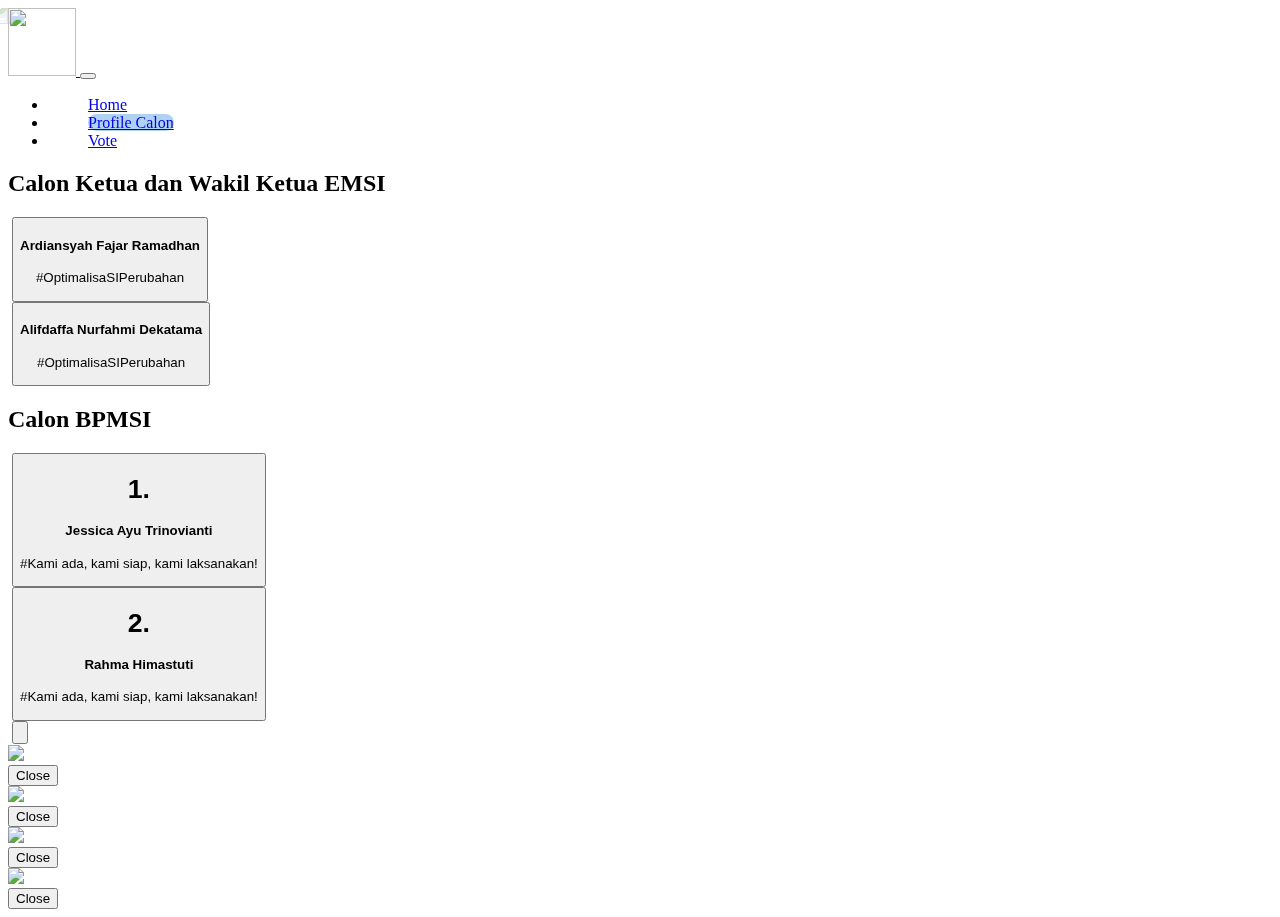
==== profile.html @ 3a06548c "Add files via upload" ====
<!doctype html>
<html lang="en">

<head>
    <!-- Required meta tags -->
    <meta charset="utf-8">
    <meta name="viewport" content="width=device-width, initial-scale=1, shrink-to-fit=no">
    <title>Profile-Pemilwa Sistem Informasi</title>
    <!-- Bootstrap CSS -->
    <!-- <link rel="stylesheet" href="https://cdn.jsdelivr.net/npm/bootstrap@4.6.0/dist/css/bootstrap.min.css" integrity="sha384-B0vP5xmATw1+K9KRQjQERJvTumQW0nPEzvF6L/Z6nronJ3oUOFUFpCjEUQouq2+l" crossorigin="anonymous"> -->
    <link rel="stylesheet" href="assets/vendor/bootstrap/css/bootstrap.min.css">
    <!-- VENDOR CSS -->
    <link rel="stylesheet" href="assets/vendor/font-awesome/css/font-awesome.min.css">
    <link rel="stylesheet" href="assets/vendor/linearicons/style.css">
    <link rel="stylesheet" href="assets/vendor/chartist/css/chartist-custom.css"> 
    <!-- MAIN CSS -->
    <link rel="stylesheet" href="assets/css/home.css">
    <!-- ADD CSS -->
    <link rel="stylesheet" href="assets/css/profile.css">
    <!-- FONTS -->
    <link rel="preconnect" href="https://fonts.gstatic.com">
    <link href="https://fonts.googleapis.com/css2?family=Merriweather:wght@300;400;700;900&family=Roboto:ital,wght@0,300;0,400;0,500;0,700;1,300;1,400&display=swap" rel="stylesheet">
    
</head>

<body>
    <style>
        /*NAVBAR*/
        .container-navbar {
            margin-top: 30px;
            max-width: 81rem;
        }
        .nav-link{
            margin-left: 40px;
            border-radius: 25px;
        }
        .active a {
            background-color: #B0D2F2;
        }
    </style>

    <!-- Bckground -->
    <div class="container-fluid px-0" style="position: fixed; z-index: -1;">
        <img src="assets/img/bg-profile-100op.png" style="max-height: 700px; width: 800px; position: absolute; opacity: 0.3;">
        <img src="assets/img/bg-profile-100op.png" style="max-height: 700px; width: 800px; position: absolute; opacity: 0.3; transform: rotate(180deg); right: 0;">
    </div>

    <!--       navbar          -->
    <nav class="navbar-custom navbar navbar-expand-lg navbar-light">
        <div class="container">
            <a class="navbar-brand" href="#">
                <img src="assets/img/logo 1.png" width="68" height="68" class="d-inline-block align-top" alt="">
            </a>
            <button class="navbar-toggler" type="button" data-toggle="collapse" data-target="#navbarTogglerDemo01" aria-controls="navbarTogglerDemo01" aria-expanded="false" aria-label="Toggle navigation">
                <span class="navbar-toggler-icon"></span>
            </button>
            <div class="collapse navbar-collapse" id="navbarTogglerDemo01">
                <ul class="navbar-nav ml-auto mt-2 mt-sm-0 nav-menu">
                    <li class="nav-item">
                        <a class="nav-link" href="index.html">Home</a>
                    </li>
                    <li class="nav-item active">
                        <a class="nav-link" href="#">Profile Calon</a>
                    </li>
                    <li class="nav-item">
                        <a class="nav-link" href="login.html">Vote</a>
                    </li>
                </ul>
            </div>
        </div>
    </nav>

    <!--      Profile kemsi wakemsi      -->
    <div class="container profileEMSI text-center">
        <h2 class="">Calon Ketua dan Wakil Ketua EMSI</h1>
            <div class="row">
                <div class="grid-calon col-md">                  
                    <img src="assets/img/calon-ardi.png" alt="" class="foto-calon">       
                    <button class="btn btn-profile" data-toggle="modal" data-target="#popup-ardi">
                        <h4>Ardiansyah Fajar Ramadhan</h4>
                        <p>#OptimalisaSIPerubahan</p>
                    </button>
                </div>
                <div class="grid-calon col-md">                   
                    <img src="assets/img/calon-alifdaffa.png" alt="">           
                    <button href="#" class="btn btn-profile" data-toggle="modal" data-target="#popup-aldap">
                        <h4>Alifdaffa Nurfahmi Dekatama</h4>
                        <p>#OptimalisaSIPerubahan</p>
                    </button>
                </div>
            </div>
    </div>


    <!--      Profile BPMSI      -->
    <div class="container profileBPMSI text-center">
        <h2 class="">Calon BPMSI</h1>
            <div class="row">
                <div class="grid-calon col-md">
                    <img src="assets/img/calon-jessica.png" alt="">
                    <button class="btn btn-profile" data-toggle="modal" data-target="#jessica">
                        <div class="row">
                           <div class="col-sm-1"></div>
                            <div class="col-sm-1">
                                <h1>1.</h1>
                            </div>
                            <div class="col-sm-9">
                                <h4>Jessica Ayu Trinovianti</h4>
                            </div>
                        </div>
                        <p class="tagline">#Kami ada, kami siap, kami laksanakan!</p>
                    </button>
                </div>
                <div class="grid-calon col-md-4 col-sm-12">
                    <img src="assets/img/calon-rahma.png" alt="">
                    <button class="btn btn-profile" data-toggle="modal" data-target="#rahma">
                        <div class="row">
                            <div class="col-sm-1"></div>
                            <div class="col-sm-1">
                                <h1>2.</h1>
                            </div>
                            <div class="col-sm-9">
                                <h4>Rahma 
                                Himastuti</h4>
                            </div>
                        </div>
                        <p class="tagline">#Kami ada, kami siap, kami laksanakan!</p>
                    </button>
                </div>
                <div class="grid-calon col-md-4 col-sm-12">
                    <img src="" alt="">
                    <button href="#" class="btn btn-profile">
                        <h4></h4>
                        <p></p>
                    </button>
                </div>
            </div>
    </div>

    <!-- Modal / Pop Up -->
    <!-- Ardi -->
    <div class="modal fade" id="popup-ardi" tabindex="-1" aria-labelledby="exampleModalLabel" aria-hidden="true">
    <div class="modal-dialog modal-dialog-centered modal-lg">
    <div class="modal-content">
      <div class="modal-body text-center">
        <img src="assets/img/pop-up_ardi.png" style="width: 100%; position: relative;">
      </div>
      <div class="modal-footer">
        <button type="button" class="btn btn-secondary" data-dismiss="modal">Close</button>
      </div>
    </div>
    </div>
    </div>
    <!-- Aldap -->
    <div class="modal fade" id="popup-aldap" tabindex="-1" aria-labelledby="exampleModalLabel" aria-hidden="true">
    <div class="modal-dialog modal-dialog-centered modal-lg">
    <div class="modal-content">
      <div class="modal-body text-center">
        <img src="assets/img/pop-up_aldap.png" style="width: 100%; position: relative;">
      </div>
      <div class="modal-footer">
        <button type="button" class="btn btn-secondary" data-dismiss="modal">Close</button>
      </div>
    </div>
    </div>
    </div>
    <!-- Jessica -->
    <div class="modal fade" id="jessica" tabindex="-1" aria-labelledby="exampleModalLabel" aria-hidden="true">
    <div class="modal-dialog modal-dialog-centered modal-lg">
    <div class="modal-content">
      <div class="modal-body text-center">
        <img src="assets/img/pop-up_jessica.png" style="width: 100%; position: relative;">
      </div>
      <div class="modal-footer">
        <button type="button" class="btn btn-secondary" data-dismiss="modal">Close</button>
      </div>
    </div>
    </div>
    </div>
    <!-- Rahma -->
    <div class="modal fade" id="rahma" tabindex="-1" aria-labelledby="exampleModalLabel" aria-hidden="true">
    <div class="modal-dialog modal-dialog-centered modal-lg">
    <div class="modal-content">
      <div class="modal-body text-center">
        <img src="assets/img/pop-up_rahma.png" style="width: 100%; position: relative;">
      </div>
      <div class="modal-footer">
        <button type="button" class="btn btn-secondary" data-dismiss="modal">Close</button>
      </div>
    </div>
    </div>
    </div>

    <!-- Option 1: jQuery and Bootstrap Bundle (includes Popper) -->
    <script src="https://code.jquery.com/jquery-3.5.1.slim.min.js" integrity="sha384-DfXdz2htPH0lsSSs5nCTpuj/zy4C+OGpamoFVy38MVBnE+IbbVYUew+OrCXaRkfj" crossorigin="anonymous"></script>
    <script src="https://cdn.jsdelivr.net/npm/bootstrap@4.6.0/dist/js/bootstrap.bundle.min.js" integrity="sha384-Piv4xVNRyMGpqkS2by6br4gNJ7DXjqk09RmUpJ8jgGtD7zP9yug3goQfGII0yAns" crossorigin="anonymous"></script>
</body>

</html>
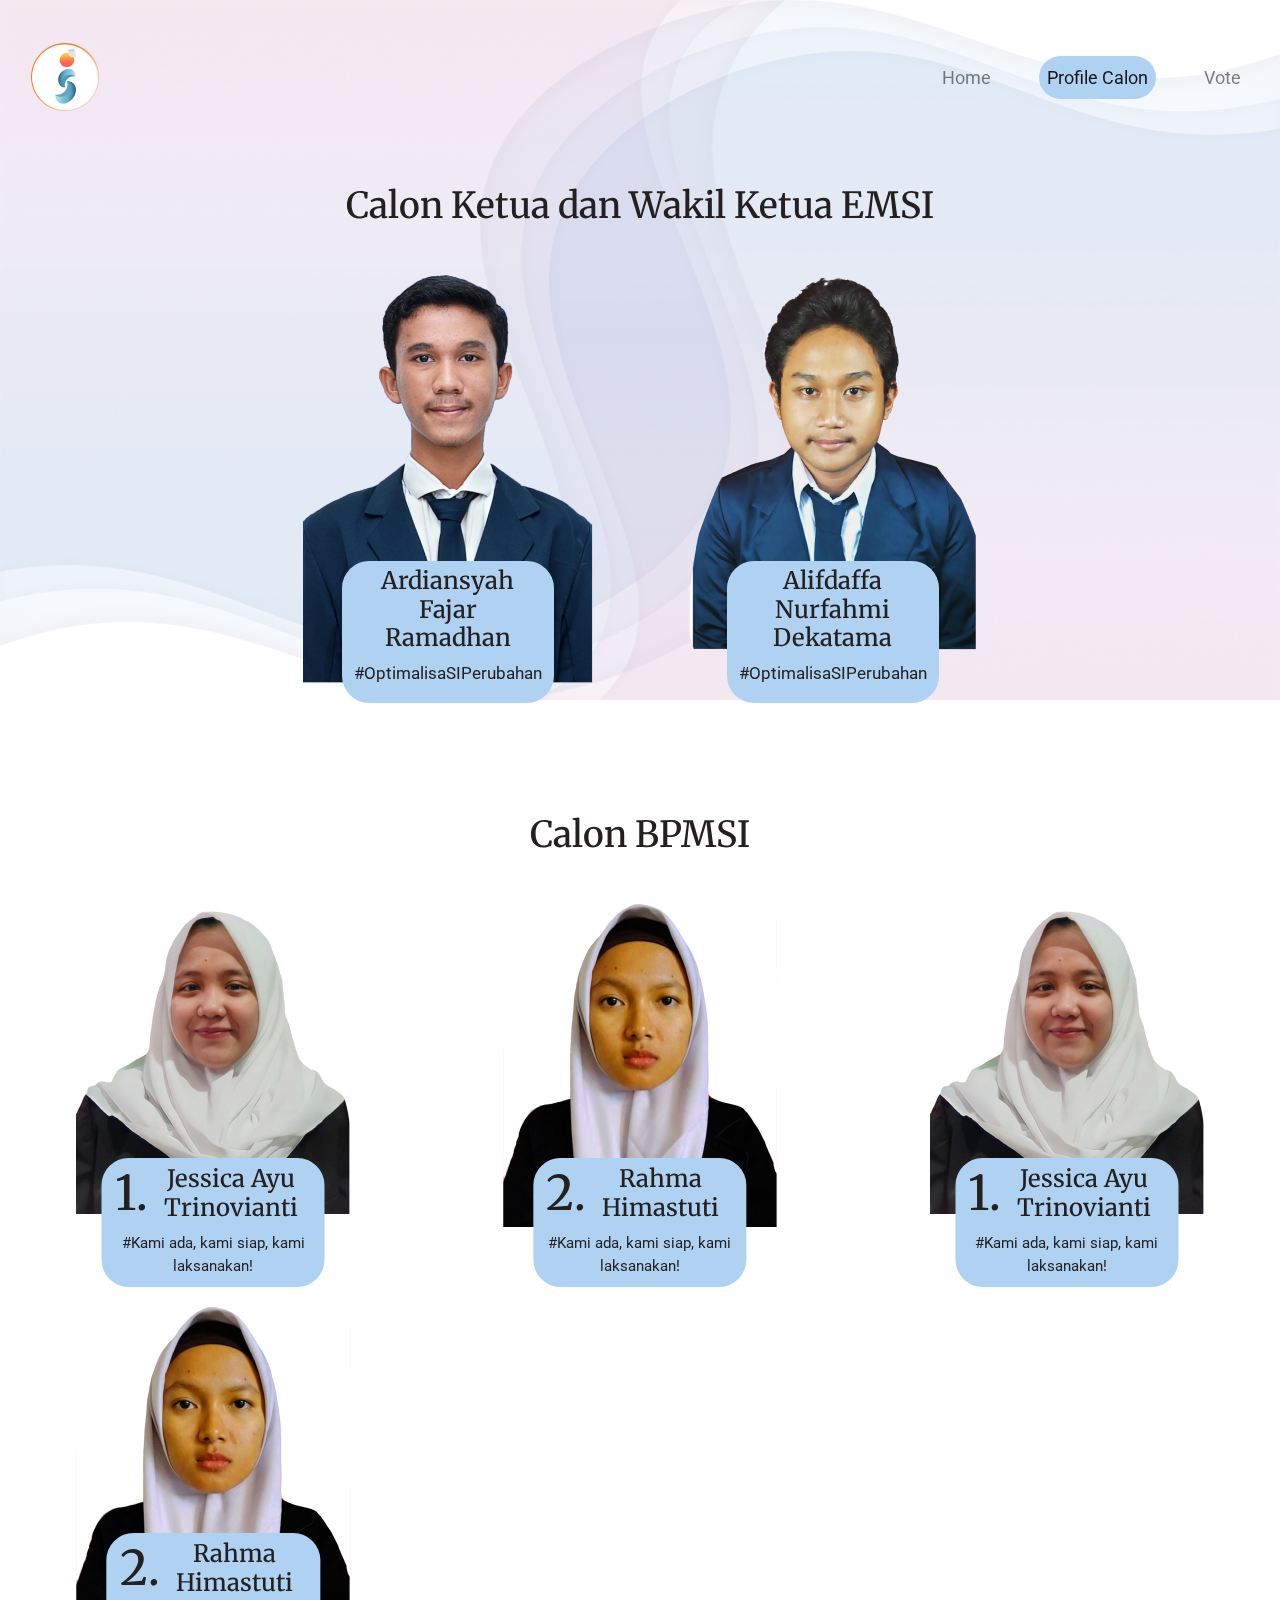
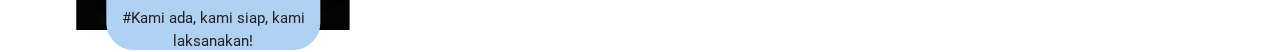
==== commit 52ce626b: "update media query" ====
--- a/profile.html
+++ b/profile.html
@@ -31,16 +31,27 @@
             max-width: 81rem;
         }
         .nav-link{
+            display: inline-block;
             margin-left: 40px;
             border-radius: 25px;
         }
         .active a {
             background-color: #B0D2F2;
         }
+
+        @media only screen and (max-width: 990px){
+        /*navbar*/
+        .navbar-collapse{
+            background-color: #F2EEEE;
+            }
+        .active a {
+            background-color: #B0D2F2;
+            }
+        }
     </style>
 
     <!-- Bckground -->
-    <div class="container-fluid px-0" style="position: fixed; z-index: -1;">
+    <div class="container-fluid bg-profile px-0" style="position: fixed; z-index: -1;">
         <img src="assets/img/bg-profile-100op.png" style="max-height: 700px; width: 800px; position: absolute; opacity: 0.3;">
         <img src="assets/img/bg-profile-100op.png" style="max-height: 700px; width: 800px; position: absolute; opacity: 0.3; transform: rotate(180deg); right: 0;">
     </div>
@@ -74,8 +85,8 @@
     <div class="container profileEMSI text-center">
         <h2 class="">Calon Ketua dan Wakil Ketua EMSI</h1>
             <div class="row">
-                <div class="grid-calon col-md">                  
-                    <img src="assets/img/calon-ardi.png" alt="" class="foto-calon">       
+                <div class="grid-calon col-md">                 
+                    <img src="assets/img/calon-ardi.png" alt="" >       
                     <button class="btn btn-profile" data-toggle="modal" data-target="#popup-ardi">
                         <h4>Ardiansyah Fajar Ramadhan</h4>
                         <p>#OptimalisaSIPerubahan</p>
@@ -96,43 +107,56 @@
     <div class="container profileBPMSI text-center">
         <h2 class="">Calon BPMSI</h1>
             <div class="row">
-                <div class="grid-calon col-md">
+                <div class="grid-calon col-md-6 col-lg-4">
                     <img src="assets/img/calon-jessica.png" alt="">
-                    <button class="btn btn-profile" data-toggle="modal" data-target="#jessica">
-                        <div class="row">
-                           <div class="col-sm-1"></div>
-                            <div class="col-sm-1">
-                                <h1>1.</h1>
-                            </div>
-                            <div class="col-sm-9">
-                                <h4>Jessica Ayu Trinovianti</h4>
-                            </div>
-                        </div>
-                        <p class="tagline">#Kami ada, kami siap, kami laksanakan!</p>
-                    </button>
-                </div>
-                <div class="grid-calon col-md-4 col-sm-12">
+                    <button href="#" class="btn btn-profile">
+                        <table>
+                        <tr>
+                            <th><h1>1.</h1></th>
+                            <th><h4>Jessica Ayu Trinovianti</h4></th>
+                        </tr>                
+                        </table>
+                        <p class="tagline">#Kami ada, kami siap, kami laksanakan!</p>
+                    </button>
+                </div>
+                <div class="grid-calon col-md-6 col-lg-4">
                     <img src="assets/img/calon-rahma.png" alt="">
-                    <button class="btn btn-profile" data-toggle="modal" data-target="#rahma">
-                        <div class="row">
-                            <div class="col-sm-1"></div>
-                            <div class="col-sm-1">
-                                <h1>2.</h1>
-                            </div>
-                            <div class="col-sm-9">
-                                <h4>Rahma 
-                                Himastuti</h4>
-                            </div>
-                        </div>
-                        <p class="tagline">#Kami ada, kami siap, kami laksanakan!</p>
-                    </button>
-                </div>
-                <div class="grid-calon col-md-4 col-sm-12">
-                    <img src="" alt="">
                     <button href="#" class="btn btn-profile">
-                        <h4></h4>
-                        <p></p>
-                    </button>
+                        <table>
+                            <tr>
+                                <th><h1>2.</h1></th>
+                                <th><h4>Rahma 
+                                    Himastuti</h4></th>
+                            </tr>                
+                        </table>
+                        <p class="tagline">#Kami ada, kami siap, kami laksanakan!</p>
+                    </button>
+                </div>
+                <div class="grid-calon col-md-6 col-lg-4">
+                    <img src="assets/img/calon-jessica.png" alt="">
+                    <button href="#" class="btn btn-profile" data-toggle="modal" data-target="#jessica">
+                        <table>
+                        <tr>
+                            <th><h1>1.</h1></th>
+                            <th><h4>Jessica Ayu Trinovianti</h4></th>
+                        </tr>                
+                        </table>
+                        <p class="tagline">#Kami ada, kami siap, kami laksanakan!</p>
+                    </button>
+                </div>
+                <div class="grid-calon col-md-6 col-lg-4">
+                    <img src="assets/img/calon-rahma.png" alt="">
+                    <button href="#" class="btn btn-profile" data-toggle="modal" data-target="#rahma">
+                        <table>
+                            <tr>
+                                <th><h1>2.</h1></th>
+                                <th><h4>Rahma 
+                                    Himastuti</h4></th>
+                            </tr>                
+                        </table>
+                        <p class="tagline">#Kami ada, kami siap, kami laksanakan!</p>
+                    </button>
+                </div>
                 </div>
             </div>
     </div>
@@ -144,6 +168,19 @@
     <div class="modal-content">
       <div class="modal-body text-center">
         <img src="assets/img/pop-up_ardi.png" style="width: 100%; position: relative;">
+      </div>
+      <div class="modal-footer">
+        <button type="button" class="btn btn-secondary" data-dismiss="modal">Close</button>
+      </div>
+    </div>
+    </div>
+    </div>
+    <!-- Aldap -->
+    <div class="modal fade" id="popup-aldap" tabindex="-1" aria-labelledby="exampleModalLabel" aria-hidden="true">
+    <div class="modal-dialog modal-dialog-centered modal-lg">
+    <div class="modal-content">
+      <div class="modal-body text-center">
+        <img src="assets/img/pop-up_aldap.png" style="width: 100%; position: relative;">
       </div>
       <div class="modal-footer">
         <button type="button" class="btn btn-secondary" data-dismiss="modal">Close</button>
--- a/assets/vendor/linearicons/style.css
+++ b/assets/vendor/linearicons/style.css
@@ -0,0 +1,536 @@
+@font-face {
+	font-family: 'Linearicons-Free';
+	src:url('fonts/Linearicons-Free.eot?w118d');
+	src:url('fonts/Linearicons-Free.eot?#iefixw118d') format('embedded-opentype'),
+		url('fonts/Linearicons-Free.woff2?w118d') format('woff2'),
+		url('fonts/Linearicons-Free.woff?w118d') format('woff'),
+		url('fonts/Linearicons-Free.ttf?w118d') format('truetype'),
+		url('fonts/Linearicons-Free.svg?w118d#Linearicons-Free') format('svg');
+	font-weight: normal;
+	font-style: normal;
+}
+
+.lnr {
+	font-family: 'Linearicons-Free';
+	speak: none;
+	font-style: normal;
+	font-weight: normal;
+	font-variant: normal;
+	text-transform: none;
+	line-height: 1;
+
+	/* Better Font Rendering =========== */
+	-webkit-font-smoothing: antialiased;
+	-moz-osx-font-smoothing: grayscale;
+}
+
+.lnr-home:before {
+	content: "\e800";
+}
+.lnr-apartment:before {
+	content: "\e801";
+}
+.lnr-pencil:before {
+	content: "\e802";
+}
+.lnr-magic-wand:before {
+	content: "\e803";
+}
+.lnr-drop:before {
+	content: "\e804";
+}
+.lnr-lighter:before {
+	content: "\e805";
+}
+.lnr-poop:before {
+	content: "\e806";
+}
+.lnr-sun:before {
+	content: "\e807";
+}
+.lnr-moon:before {
+	content: "\e808";
+}
+.lnr-cloud:before {
+	content: "\e809";
+}
+.lnr-cloud-upload:before {
+	content: "\e80a";
+}
+.lnr-cloud-download:before {
+	content: "\e80b";
+}
+.lnr-cloud-sync:before {
+	content: "\e80c";
+}
+.lnr-cloud-check:before {
+	content: "\e80d";
+}
+.lnr-database:before {
+	content: "\e80e";
+}
+.lnr-lock:before {
+	content: "\e80f";
+}
+.lnr-cog:before {
+	content: "\e810";
+}
+.lnr-trash:before {
+	content: "\e811";
+}
+.lnr-dice:before {
+	content: "\e812";
+}
+.lnr-heart:before {
+	content: "\e813";
+}
+.lnr-star:before {
+	content: "\e814";
+}
+.lnr-star-half:before {
+	content: "\e815";
+}
+.lnr-star-empty:before {
+	content: "\e816";
+}
+.lnr-flag:before {
+	content: "\e817";
+}
+.lnr-envelope:before {
+	content: "\e818";
+}
+.lnr-paperclip:before {
+	content: "\e819";
+}
+.lnr-inbox:before {
+	content: "\e81a";
+}
+.lnr-eye:before {
+	content: "\e81b";
+}
+.lnr-printer:before {
+	content: "\e81c";
+}
+.lnr-file-empty:before {
+	content: "\e81d";
+}
+.lnr-file-add:before {
+	content: "\e81e";
+}
+.lnr-enter:before {
+	content: "\e81f";
+}
+.lnr-exit:before {
+	content: "\e820";
+}
+.lnr-graduation-hat:before {
+	content: "\e821";
+}
+.lnr-license:before {
+	content: "\e822";
+}
+.lnr-music-note:before {
+	content: "\e823";
+}
+.lnr-film-play:before {
+	content: "\e824";
+}
+.lnr-camera-video:before {
+	content: "\e825";
+}
+.lnr-camera:before {
+	content: "\e826";
+}
+.lnr-picture:before {
+	content: "\e827";
+}
+.lnr-book:before {
+	content: "\e828";
+}
+.lnr-bookmark:before {
+	content: "\e829";
+}
+.lnr-user:before {
+	content: "\e82a";
+}
+.lnr-users:before {
+	content: "\e82b";
+}
+.lnr-shirt:before {
+	content: "\e82c";
+}
+.lnr-store:before {
+	content: "\e82d";
+}
+.lnr-cart:before {
+	content: "\e82e";
+}
+.lnr-tag:before {
+	content: "\e82f";
+}
+.lnr-phone-handset:before {
+	content: "\e830";
+}
+.lnr-phone:before {
+	content: "\e831";
+}
+.lnr-pushpin:before {
+	content: "\e832";
+}
+.lnr-map-marker:before {
+	content: "\e833";
+}
+.lnr-map:before {
+	content: "\e834";
+}
+.lnr-location:before {
+	content: "\e835";
+}
+.lnr-calendar-full:before {
+	content: "\e836";
+}
+.lnr-keyboard:before {
+	content: "\e837";
+}
+.lnr-spell-check:before {
+	content: "\e838";
+}
+.lnr-screen:before {
+	content: "\e839";
+}
+.lnr-smartphone:before {
+	content: "\e83a";
+}
+.lnr-tablet:before {
+	content: "\e83b";
+}
+.lnr-laptop:before {
+	content: "\e83c";
+}
+.lnr-laptop-phone:before {
+	content: "\e83d";
+}
+.lnr-power-switch:before {
+	content: "\e83e";
+}
+.lnr-bubble:before {
+	content: "\e83f";
+}
+.lnr-heart-pulse:before {
+	content: "\e840";
+}
+.lnr-construction:before {
+	content: "\e841";
+}
+.lnr-pie-chart:before {
+	content: "\e842";
+}
+.lnr-chart-bars:before {
+	content: "\e843";
+}
+.lnr-gift:before {
+	content: "\e844";
+}
+.lnr-diamond:before {
+	content: "\e845";
+}
+.lnr-linearicons:before {
+	content: "\e846";
+}
+.lnr-dinner:before {
+	content: "\e847";
+}
+.lnr-coffee-cup:before {
+	content: "\e848";
+}
+.lnr-leaf:before {
+	content: "\e849";
+}
+.lnr-paw:before {
+	content: "\e84a";
+}
+.lnr-rocket:before {
+	content: "\e84b";
+}
+.lnr-briefcase:before {
+	content: "\e84c";
+}
+.lnr-bus:before {
+	content: "\e84d";
+}
+.lnr-car:before {
+	content: "\e84e";
+}
+.lnr-train:before {
+	content: "\e84f";
+}
+.lnr-bicycle:before {
+	content: "\e850";
+}
+.lnr-wheelchair:before {
+	content: "\e851";
+}
+.lnr-select:before {
+	content: "\e852";
+}
+.lnr-earth:before {
+	content: "\e853";
+}
+.lnr-smile:before {
+	content: "\e854";
+}
+.lnr-sad:before {
+	content: "\e855";
+}
+.lnr-neutral:before {
+	content: "\e856";
+}
+.lnr-mustache:before {
+	content: "\e857";
+}
+.lnr-alarm:before {
+	content: "\e858";
+}
+.lnr-bullhorn:before {
+	content: "\e859";
+}
+.lnr-volume-high:before {
+	content: "\e85a";
+}
+.lnr-volume-medium:before {
+	content: "\e85b";
+}
+.lnr-volume-low:before {
+	content: "\e85c";
+}
+.lnr-volume:before {
+	content: "\e85d";
+}
+.lnr-mic:before {
+	content: "\e85e";
+}
+.lnr-hourglass:before {
+	content: "\e85f";
+}
+.lnr-undo:before {
+	content: "\e860";
+}
+.lnr-redo:before {
+	content: "\e861";
+}
+.lnr-sync:before {
+	content: "\e862";
+}
+.lnr-history:before {
+	content: "\e863";
+}
+.lnr-clock:before {
+	content: "\e864";
+}
+.lnr-download:before {
+	content: "\e865";
+}
+.lnr-upload:before {
+	content: "\e866";
+}
+.lnr-enter-down:before {
+	content: "\e867";
+}
+.lnr-exit-up:before {
+	content: "\e868";
+}
+.lnr-bug:before {
+	content: "\e869";
+}
+.lnr-code:before {
+	content: "\e86a";
+}
+.lnr-link:before {
+	content: "\e86b";
+}
+.lnr-unlink:before {
+	content: "\e86c";
+}
+.lnr-thumbs-up:before {
+	content: "\e86d";
+}
+.lnr-thumbs-down:before {
+	content: "\e86e";
+}
+.lnr-magnifier:before {
+	content: "\e86f";
+}
+.lnr-cross:before {
+	content: "\e870";
+}
+.lnr-menu:before {
+	content: "\e871";
+}
+.lnr-list:before {
+	content: "\e872";
+}
+.lnr-chevron-up:before {
+	content: "\e873";
+}
+.lnr-chevron-down:before {
+	content: "\e874";
+}
+.lnr-chevron-left:before {
+	content: "\e875";
+}
+.lnr-chevron-right:before {
+	content: "\e876";
+}
+.lnr-arrow-up:before {
+	content: "\e877";
+}
+.lnr-arrow-down:before {
+	content: "\e878";
+}
+.lnr-arrow-left:before {
+	content: "\e879";
+}
+.lnr-arrow-right:before {
+	content: "\e87a";
+}
+.lnr-move:before {
+	content: "\e87b";
+}
+.lnr-warning:before {
+	content: "\e87c";
+}
+.lnr-question-circle:before {
+	content: "\e87d";
+}
+.lnr-menu-circle:before {
+	content: "\e87e";
+}
+.lnr-checkmark-circle:before {
+	content: "\e87f";
+}
+.lnr-cross-circle:before {
+	content: "\e880";
+}
+.lnr-plus-circle:before {
+	content: "\e881";
+}
+.lnr-circle-minus:before {
+	content: "\e882";
+}
+.lnr-arrow-up-circle:before {
+	content: "\e883";
+}
+.lnr-arrow-down-circle:before {
+	content: "\e884";
+}
+.lnr-arrow-left-circle:before {
+	content: "\e885";
+}
+.lnr-arrow-right-circle:before {
+	content: "\e886";
+}
+.lnr-chevron-up-circle:before {
+	content: "\e887";
+}
+.lnr-chevron-down-circle:before {
+	content: "\e888";
+}
+.lnr-chevron-left-circle:before {
+	content: "\e889";
+}
+.lnr-chevron-right-circle:before {
+	content: "\e88a";
+}
+.lnr-crop:before {
+	content: "\e88b";
+}
+.lnr-frame-expand:before {
+	content: "\e88c";
+}
+.lnr-frame-contract:before {
+	content: "\e88d";
+}
+.lnr-layers:before {
+	content: "\e88e";
+}
+.lnr-funnel:before {
+	content: "\e88f";
+}
+.lnr-text-format:before {
+	content: "\e890";
+}
+.lnr-text-format-remove:before {
+	content: "\e891";
+}
+.lnr-text-size:before {
+	content: "\e892";
+}
+.lnr-bold:before {
+	content: "\e893";
+}
+.lnr-italic:before {
+	content: "\e894";
+}
+.lnr-underline:before {
+	content: "\e895";
+}
+.lnr-strikethrough:before {
+	content: "\e896";
+}
+.lnr-highlight:before {
+	content: "\e897";
+}
+.lnr-text-align-left:before {
+	content: "\e898";
+}
+.lnr-text-align-center:before {
+	content: "\e899";
+}
+.lnr-text-align-right:before {
+	content: "\e89a";
+}
+.lnr-text-align-justify:before {
+	content: "\e89b";
+}
+.lnr-line-spacing:before {
+	content: "\e89c";
+}
+.lnr-indent-increase:before {
+	content: "\e89d";
+}
+.lnr-indent-decrease:before {
+	content: "\e89e";
+}
+.lnr-pilcrow:before {
+	content: "\e89f";
+}
+.lnr-direction-ltr:before {
+	content: "\e8a0";
+}
+.lnr-direction-rtl:before {
+	content: "\e8a1";
+}
+.lnr-page-break:before {
+	content: "\e8a2";
+}
+.lnr-sort-alpha-asc:before {
+	content: "\e8a3";
+}
+.lnr-sort-amount-asc:before {
+	content: "\e8a4";
+}
+.lnr-hand:before {
+	content: "\e8a5";
+}
+.lnr-pointer-up:before {
+	content: "\e8a6";
+}
+.lnr-pointer-right:before {
+	content: "\e8a7";
+}
+.lnr-pointer-down:before {
+	content: "\e8a8";
+}
+.lnr-pointer-left:before {
+	content: "\e8a9";
+}
--- a/assets/vendor/chartist/css/chartist-custom.css
+++ b/assets/vendor/chartist/css/chartist-custom.css
@@ -0,0 +1,615 @@
+.ct-label {
+  fill: #676a6d;
+  color: #676a6d;
+  font-size: 1.2rem;
+  line-height: 1; }
+
+.ct-chart-line .ct-label,
+.ct-chart-bar .ct-label {
+  display: block;
+  display: -webkit-box;
+  display: -moz-box;
+  display: -ms-flexbox;
+  display: -webkit-flex;
+  display: flex; }
+
+.ct-chart-pie .ct-label,
+.ct-chart-donut .ct-label {
+  dominant-baseline: central; }
+
+.ct-label.ct-horizontal.ct-start {
+  -webkit-box-align: flex-end;
+  -webkit-align-items: flex-end;
+  -ms-flex-align: flex-end;
+  align-items: flex-end;
+  -webkit-box-pack: flex-start;
+  -webkit-justify-content: flex-start;
+  -ms-flex-pack: flex-start;
+  justify-content: flex-start;
+  text-align: left;
+  text-anchor: start; }
+
+.ct-label.ct-horizontal.ct-end {
+  -webkit-box-align: flex-start;
+  -webkit-align-items: flex-start;
+  -ms-flex-align: flex-start;
+  align-items: flex-start;
+  -webkit-box-pack: flex-start;
+  -webkit-justify-content: flex-start;
+  -ms-flex-pack: flex-start;
+  justify-content: flex-start;
+  text-align: left;
+  text-anchor: start; }
+
+.ct-label.ct-vertical.ct-start {
+  -webkit-box-align: flex-end;
+  -webkit-align-items: flex-end;
+  -ms-flex-align: flex-end;
+  align-items: flex-end;
+  -webkit-box-pack: flex-end;
+  -webkit-justify-content: flex-end;
+  -ms-flex-pack: flex-end;
+  justify-content: flex-end;
+  text-align: right;
+  text-anchor: end; }
+
+.ct-label.ct-vertical.ct-end {
+  -webkit-box-align: flex-end;
+  -webkit-align-items: flex-end;
+  -ms-flex-align: flex-end;
+  align-items: flex-end;
+  -webkit-box-pack: flex-start;
+  -webkit-justify-content: flex-start;
+  -ms-flex-pack: flex-start;
+  justify-content: flex-start;
+  text-align: left;
+  text-anchor: start; }
+
+.ct-chart-bar .ct-label.ct-horizontal.ct-start {
+  -webkit-box-align: flex-end;
+  -webkit-align-items: flex-end;
+  -ms-flex-align: flex-end;
+  align-items: flex-end;
+  -webkit-box-pack: center;
+  -webkit-justify-content: center;
+  -ms-flex-pack: center;
+  justify-content: center;
+  text-align: center;
+  text-anchor: start; }
+
+.ct-chart-bar .ct-label.ct-horizontal.ct-end {
+  -webkit-box-align: flex-start;
+  -webkit-align-items: flex-start;
+  -ms-flex-align: flex-start;
+  align-items: flex-start;
+  -webkit-box-pack: center;
+  -webkit-justify-content: center;
+  -ms-flex-pack: center;
+  justify-content: center;
+  text-align: center;
+  text-anchor: start; }
+
+.ct-chart-bar.ct-horizontal-bars .ct-label.ct-horizontal.ct-start {
+  -webkit-box-align: flex-end;
+  -webkit-align-items: flex-end;
+  -ms-flex-align: flex-end;
+  align-items: flex-end;
+  -webkit-box-pack: flex-start;
+  -webkit-justify-content: flex-start;
+  -ms-flex-pack: flex-start;
+  justify-content: flex-start;
+  text-align: left;
+  text-anchor: start; }
+
+.ct-chart-bar.ct-horizontal-bars .ct-label.ct-horizontal.ct-end {
+  -webkit-box-align: flex-start;
+  -webkit-align-items: flex-start;
+  -ms-flex-align: flex-start;
+  align-items: flex-start;
+  -webkit-box-pack: flex-start;
+  -webkit-justify-content: flex-start;
+  -ms-flex-pack: flex-start;
+  justify-content: flex-start;
+  text-align: left;
+  text-anchor: start; }
+
+.ct-chart-bar.ct-horizontal-bars .ct-label.ct-vertical.ct-start {
+  -webkit-box-align: center;
+  -webkit-align-items: center;
+  -ms-flex-align: center;
+  align-items: center;
+  -webkit-box-pack: flex-end;
+  -webkit-justify-content: flex-end;
+  -ms-flex-pack: flex-end;
+  justify-content: flex-end;
+  text-align: right;
+  text-anchor: end; }
+
+.ct-chart-bar.ct-horizontal-bars .ct-label.ct-vertical.ct-end {
+  -webkit-box-align: center;
+  -webkit-align-items: center;
+  -ms-flex-align: center;
+  align-items: center;
+  -webkit-box-pack: flex-start;
+  -webkit-justify-content: flex-start;
+  -ms-flex-pack: flex-start;
+  justify-content: flex-start;
+  text-align: left;
+  text-anchor: end; }
+
+.ct-grid {
+  stroke: rgba(0, 0, 0, 0.2);
+  stroke-width: 1px;
+  stroke-dasharray: 2px; }
+
+.ct-grid-background {
+  fill: none; }
+
+.ct-point {
+  stroke-width: 8px;
+  stroke-linecap: round; }
+
+.ct-line {
+  fill: none;
+  stroke-width: 3px; }
+
+.ct-area {
+  stroke: none;
+  fill-opacity: 0.3; }
+
+.ct-bar {
+  fill: none;
+  stroke-width: 10px; }
+
+.ct-slice-donut {
+  fill: none;
+  stroke-width: 60px; }
+
+.ct-series-a .ct-point, .ct-series-a .ct-line, .ct-series-a .ct-bar, .ct-series-a .ct-slice-donut {
+  stroke: #028fd0; }
+
+.ct-series-a .ct-slice-pie, .ct-series-a .ct-area {
+  fill: #028fd0; }
+
+.ct-series-b .ct-point, .ct-series-b .ct-line, .ct-series-b .ct-bar, .ct-series-b .ct-slice-donut {
+  stroke: #83c6ea; }
+
+.ct-series-b .ct-slice-pie, .ct-series-b .ct-area {
+  fill: #83c6ea; }
+
+.ct-series-c .ct-point, .ct-series-c .ct-line, .ct-series-c .ct-bar, .ct-series-c .ct-slice-donut {
+  stroke: #f4c63d; }
+
+.ct-series-c .ct-slice-pie, .ct-series-c .ct-area {
+  fill: #f4c63d; }
+
+.ct-series-d .ct-point, .ct-series-d .ct-line, .ct-series-d .ct-bar, .ct-series-d .ct-slice-donut {
+  stroke: #d17905; }
+
+.ct-series-d .ct-slice-pie, .ct-series-d .ct-area {
+  fill: #d17905; }
+
+.ct-series-e .ct-point, .ct-series-e .ct-line, .ct-series-e .ct-bar, .ct-series-e .ct-slice-donut {
+  stroke: #453d3f; }
+
+.ct-series-e .ct-slice-pie, .ct-series-e .ct-area {
+  fill: #453d3f; }
+
+.ct-series-f .ct-point, .ct-series-f .ct-line, .ct-series-f .ct-bar, .ct-series-f .ct-slice-donut {
+  stroke: #59922b; }
+
+.ct-series-f .ct-slice-pie, .ct-series-f .ct-area {
+  fill: #59922b; }
+
+.ct-series-g .ct-point, .ct-series-g .ct-line, .ct-series-g .ct-bar, .ct-series-g .ct-slice-donut {
+  stroke: #0544d3; }
+
+.ct-series-g .ct-slice-pie, .ct-series-g .ct-area {
+  fill: #0544d3; }
+
+.ct-series-h .ct-point, .ct-series-h .ct-line, .ct-series-h .ct-bar, .ct-series-h .ct-slice-donut {
+  stroke: #6b0392; }
+
+.ct-series-h .ct-slice-pie, .ct-series-h .ct-area {
+  fill: #6b0392; }
+
+.ct-series-i .ct-point, .ct-series-i .ct-line, .ct-series-i .ct-bar, .ct-series-i .ct-slice-donut {
+  stroke: #f05b4f; }
+
+.ct-series-i .ct-slice-pie, .ct-series-i .ct-area {
+  fill: #f05b4f; }
+
+.ct-series-j .ct-point, .ct-series-j .ct-line, .ct-series-j .ct-bar, .ct-series-j .ct-slice-donut {
+  stroke: #dda458; }
+
+.ct-series-j .ct-slice-pie, .ct-series-j .ct-area {
+  fill: #dda458; }
+
+.ct-series-k .ct-point, .ct-series-k .ct-line, .ct-series-k .ct-bar, .ct-series-k .ct-slice-donut {
+  stroke: #eacf7d; }
+
+.ct-series-k .ct-slice-pie, .ct-series-k .ct-area {
+  fill: #eacf7d; }
+
+.ct-series-l .ct-point, .ct-series-l .ct-line, .ct-series-l .ct-bar, .ct-series-l .ct-slice-donut {
+  stroke: #86797d; }
+
+.ct-series-l .ct-slice-pie, .ct-series-l .ct-area {
+  fill: #86797d; }
+
+.ct-series-m .ct-point, .ct-series-m .ct-line, .ct-series-m .ct-bar, .ct-series-m .ct-slice-donut {
+  stroke: #b2c326; }
+
+.ct-series-m .ct-slice-pie, .ct-series-m .ct-area {
+  fill: #b2c326; }
+
+.ct-series-n .ct-point, .ct-series-n .ct-line, .ct-series-n .ct-bar, .ct-series-n .ct-slice-donut {
+  stroke: #6188e2; }
+
+.ct-series-n .ct-slice-pie, .ct-series-n .ct-area {
+  fill: #6188e2; }
+
+.ct-series-o .ct-point, .ct-series-o .ct-line, .ct-series-o .ct-bar, .ct-series-o .ct-slice-donut {
+  stroke: #a748ca; }
+
+.ct-series-o .ct-slice-pie, .ct-series-o .ct-area {
+  fill: #a748ca; }
+
+.ct-square {
+  display: block;
+  position: relative;
+  width: 100%; }
+  .ct-square:before {
+    display: block;
+    float: left;
+    content: "";
+    width: 0;
+    height: 0;
+    padding-bottom: 100%; }
+  .ct-square:after {
+    content: "";
+    display: table;
+    clear: both; }
+  .ct-square > svg {
+    display: block;
+    position: absolute;
+    top: 0;
+    left: 0; }
+
+.ct-minor-second {
+  display: block;
+  position: relative;
+  width: 100%; }
+  .ct-minor-second:before {
+    display: block;
+    float: left;
+    content: "";
+    width: 0;
+    height: 0;
+    padding-bottom: 93.75%; }
+  .ct-minor-second:after {
+    content: "";
+    display: table;
+    clear: both; }
+  .ct-minor-second > svg {
+    display: block;
+    position: absolute;
+    top: 0;
+    left: 0; }
+
+.ct-major-second {
+  display: block;
+  position: relative;
+  width: 100%; }
+  .ct-major-second:before {
+    display: block;
+    float: left;
+    content: "";
+    width: 0;
+    height: 0;
+    padding-bottom: 88.8888888889%; }
+  .ct-major-second:after {
+    content: "";
+    display: table;
+    clear: both; }
+  .ct-major-second > svg {
+    display: block;
+    position: absolute;
+    top: 0;
+    left: 0; }
+
+.ct-minor-third {
+  display: block;
+  position: relative;
+  width: 100%; }
+  .ct-minor-third:before {
+    display: block;
+    float: left;
+    content: "";
+    width: 0;
+    height: 0;
+    padding-bottom: 83.3333333333%; }
+  .ct-minor-third:after {
+    content: "";
+    display: table;
+    clear: both; }
+  .ct-minor-third > svg {
+    display: block;
+    position: absolute;
+    top: 0;
+    left: 0; }
+
+.ct-major-third {
+  display: block;
+  position: relative;
+  width: 100%; }
+  .ct-major-third:before {
+    display: block;
+    float: left;
+    content: "";
+    width: 0;
+    height: 0;
+    padding-bottom: 80%; }
+  .ct-major-third:after {
+    content: "";
+    display: table;
+    clear: both; }
+  .ct-major-third > svg {
+    display: block;
+    position: absolute;
+    top: 0;
+    left: 0; }
+
+.ct-perfect-fourth {
+  display: block;
+  position: relative;
+  width: 100%; }
+  .ct-perfect-fourth:before {
+    display: block;
+    float: left;
+    content: "";
+    width: 0;
+    height: 0;
+    padding-bottom: 75%; }
+  .ct-perfect-fourth:after {
+    content: "";
+    display: table;
+    clear: both; }
+  .ct-perfect-fourth > svg {
+    display: block;
+    position: absolute;
+    top: 0;
+    left: 0; }
+
+.ct-perfect-fifth {
+  display: block;
+  position: relative;
+  width: 100%; }
+  .ct-perfect-fifth:before {
+    display: block;
+    float: left;
+    content: "";
+    width: 0;
+    height: 0;
+    padding-bottom: 66.6666666667%; }
+  .ct-perfect-fifth:after {
+    content: "";
+    display: table;
+    clear: both; }
+  .ct-perfect-fifth > svg {
+    display: block;
+    position: absolute;
+    top: 0;
+    left: 0; }
+
+.ct-minor-sixth {
+  display: block;
+  position: relative;
+  width: 100%; }
+  .ct-minor-sixth:before {
+    display: block;
+    float: left;
+    content: "";
+    width: 0;
+    height: 0;
+    padding-bottom: 62.5%; }
+  .ct-minor-sixth:after {
+    content: "";
+    display: table;
+    clear: both; }
+  .ct-minor-sixth > svg {
+    display: block;
+    position: absolute;
+    top: 0;
+    left: 0; }
+
+.ct-golden-section {
+  display: block;
+  position: relative;
+  width: 100%; }
+  .ct-golden-section:before {
+    display: block;
+    float: left;
+    content: "";
+    width: 0;
+    height: 0;
+    padding-bottom: 61.804697157%; }
+  .ct-golden-section:after {
+    content: "";
+    display: table;
+    clear: both; }
+  .ct-golden-section > svg {
+    display: block;
+    position: absolute;
+    top: 0;
+    left: 0; }
+
+.ct-major-sixth {
+  display: block;
+  position: relative;
+  width: 100%; }
+  .ct-major-sixth:before {
+    display: block;
+    float: left;
+    content: "";
+    width: 0;
+    height: 0;
+    padding-bottom: 60%; }
+  .ct-major-sixth:after {
+    content: "";
+    display: table;
+    clear: both; }
+  .ct-major-sixth > svg {
+    display: block;
+    position: absolute;
+    top: 0;
+    left: 0; }
+
+.ct-minor-seventh {
+  display: block;
+  position: relative;
+  width: 100%; }
+  .ct-minor-seventh:before {
+    display: block;
+    float: left;
+    content: "";
+    width: 0;
+    height: 0;
+    padding-bottom: 56.25%; }
+  .ct-minor-seventh:after {
+    content: "";
+    display: table;
+    clear: both; }
+  .ct-minor-seventh > svg {
+    display: block;
+    position: absolute;
+    top: 0;
+    left: 0; }
+
+.ct-major-seventh {
+  display: block;
+  position: relative;
+  width: 100%; }
+  .ct-major-seventh:before {
+    display: block;
+    float: left;
+    content: "";
+    width: 0;
+    height: 0;
+    padding-bottom: 53.3333333333%; }
+  .ct-major-seventh:after {
+    content: "";
+    display: table;
+    clear: both; }
+  .ct-major-seventh > svg {
+    display: block;
+    position: absolute;
+    top: 0;
+    left: 0; }
+
+.ct-octave {
+  display: block;
+  position: relative;
+  width: 100%; }
+  .ct-octave:before {
+    display: block;
+    float: left;
+    content: "";
+    width: 0;
+    height: 0;
+    padding-bottom: 50%; }
+  .ct-octave:after {
+    content: "";
+    display: table;
+    clear: both; }
+  .ct-octave > svg {
+    display: block;
+    position: absolute;
+    top: 0;
+    left: 0; }
+
+.ct-major-tenth {
+  display: block;
+  position: relative;
+  width: 100%; }
+  .ct-major-tenth:before {
+    display: block;
+    float: left;
+    content: "";
+    width: 0;
+    height: 0;
+    padding-bottom: 40%; }
+  .ct-major-tenth:after {
+    content: "";
+    display: table;
+    clear: both; }
+  .ct-major-tenth > svg {
+    display: block;
+    position: absolute;
+    top: 0;
+    left: 0; }
+
+.ct-major-eleventh {
+  display: block;
+  position: relative;
+  width: 100%; }
+  .ct-major-eleventh:before {
+    display: block;
+    float: left;
+    content: "";
+    width: 0;
+    height: 0;
+    padding-bottom: 37.5%; }
+  .ct-major-eleventh:after {
+    content: "";
+    display: table;
+    clear: both; }
+  .ct-major-eleventh > svg {
+    display: block;
+    position: absolute;
+    top: 0;
+    left: 0; }
+
+.ct-major-twelfth {
+  display: block;
+  position: relative;
+  width: 100%; }
+  .ct-major-twelfth:before {
+    display: block;
+    float: left;
+    content: "";
+    width: 0;
+    height: 0;
+    padding-bottom: 33.3333333333%; }
+  .ct-major-twelfth:after {
+    content: "";
+    display: table;
+    clear: both; }
+  .ct-major-twelfth > svg {
+    display: block;
+    position: absolute;
+    top: 0;
+    left: 0; }
+
+.ct-double-octave {
+  display: block;
+  position: relative;
+  width: 100%; }
+  .ct-double-octave:before {
+    display: block;
+    float: left;
+    content: "";
+    width: 0;
+    height: 0;
+    padding-bottom: 25%; }
+  .ct-double-octave:after {
+    content: "";
+    display: table;
+    clear: both; }
+  .ct-double-octave > svg {
+    display: block;
+    position: absolute;
+    top: 0;
+    left: 0; }
+
+/*# sourceMappingURL=chartist-custom.css.map */--- a/assets/css/home.css
+++ b/assets/css/home.css
@@ -0,0 +1,93 @@
+body {
+    font-family: 'Roboto', sans-serif;
+    font-size: 18px;
+    color: #252020;
+}
+
+/*pemilwa*/
+h1 { 
+    font-family: 'Merriweather', serif;
+    font-size: 48px;    
+}
+
+/*title*/
+h2 { 
+    font-family: 'Merriweather', serif;
+    font-size: 36px;    
+}
+
+h4 {
+    font-family: 'Merriweather', serif;     
+}
+
+/*button*/
+.btn {
+    background-color:#b0d2f2;
+    border-radius:27px;
+    border-width: 0;
+    /*display:inline-block;*/
+    cursor:pointer;
+    color:#252020;
+    font-size:17px;
+    text-decoration:none;
+}
+.btn:hover {
+    background-color:#9cbde0;
+}
+
+.hero {
+	z-index: -1;
+	background-image: url(../img/bg.png);
+	background-position: center;
+	background-repeat: no-repeat;
+	background-size: cover;
+	height: 690px;
+	position: absolute;
+	top: 0;
+	left: 0;
+	right: 0;
+}
+
+.hero>.head>.container>.header {
+	padding-top: 200px;
+	padding-right: 0px;
+	color: black;
+	text-align: right;
+	float: right;
+}
+
+.hero>.head>.container>.header>a {
+	margin-top: 3%;
+}
+
+.content {
+	background: grey;
+	border-radius: 10px;
+	margin: 5%;
+	font-family: -apple-system, BlinkMacSystemFont, 'Segoe UI', Roboto, Oxygen, Ubuntu, Cantarell, 'Open Sans', 'Helvetica Neue', sans-serif;
+	box-shadow: 0 0.5rem 1rem 0 rgba(0, 0, 0, 0.1);
+}
+
+.content>a>.article-image {
+	overflow: hidden;
+	max-width: 100%;
+	border-radius: 10px 10px 0 0;
+	height: auto;
+}
+
+.content>.caption {
+	padding: 4%;
+	text-align: center;
+}
+
+.content>.caption>.card-category {
+	color: #333333;
+	font-weight: bold;
+	font-size: 16px;
+}
+
+.content>.caption>.card-title {
+	padding-bottom: 5px;
+	margin-top: 5px;
+	color: #333333;
+}
--- a/assets/css/profile.css
+++ b/assets/css/profile.css
@@ -0,0 +1,48 @@
+.container {
+    margin-top: 30px;
+    max-width: 81rem;
+}
+
+.btn-profile{
+    position: absolute;
+    bottom: -20px;
+    top: 70%;
+    left: 50%; 
+    transform: translate(-50%, 0%); 
+    max-width: 18.5rem;
+}
+.btn-profile h4 {
+    padding: 0 14px;
+    
+}
+
+.bg-light {
+    background-color: white !important;
+}
+
+.grid-calon{
+    margin-top: 40px;
+    justify-content: center;
+}
+
+.tagline {
+    font-size: 15px;
+}
+.foto-calon{
+    position: relative;
+}
+
+.profileEMSI{
+    margin-top: 60px;
+    justify-content: center;
+}
+
+.profileEMSI .row{
+    margin: 0 15rem;
+}
+
+.profileBPMSI {
+    margin-top: 130px;
+}
+
+
